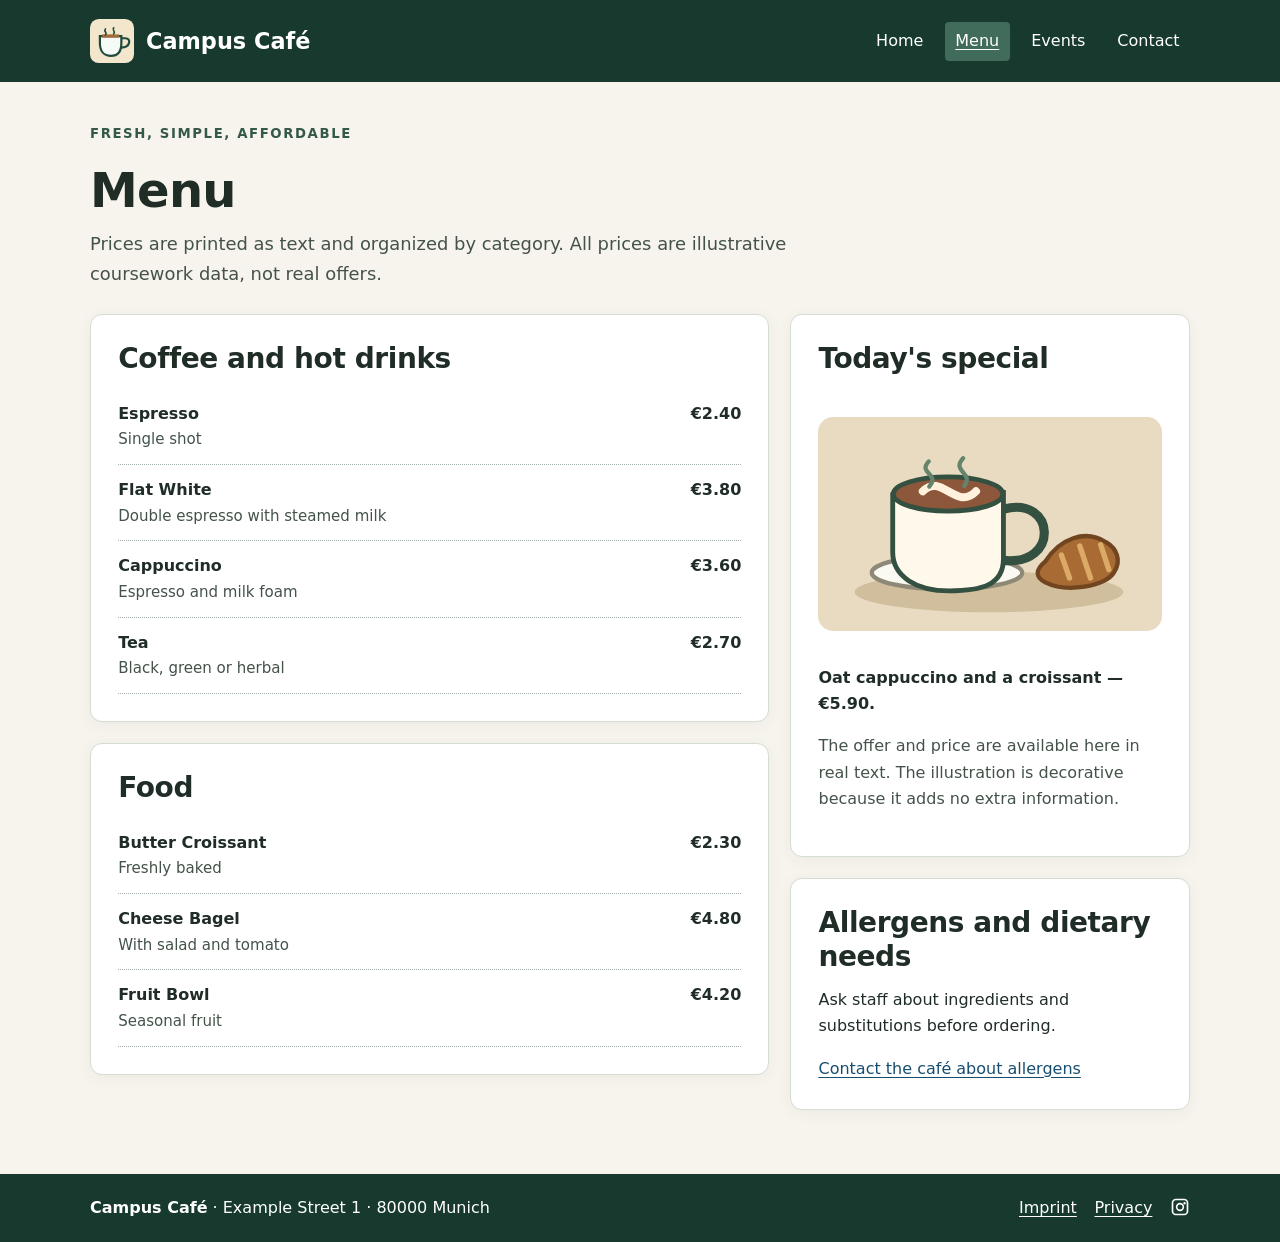
==== EPA2/menu.html @ 388f16d8 "Add EPA2 website, test protocol and screenshot evidence" ====
<!DOCTYPE html>
<html lang="en">
<head>
  <meta charset="utf-8">
  <meta name="viewport" content="width=device-width, initial-scale=1">
  <meta name="description" content="Campus Café coursework demo — Menu">
  <title>Menu | Campus Café</title>
  <link rel="stylesheet" href="before.css">
</head>
<body>
  <a class="skip-link" href="#main">Skip to main content</a>
  <header class="site-header">
    <div class="container header-inner">
      <a class="brand" href="index.html"><img src="img/cafe-mark.svg" alt="" width="44" height="44">Campus Café</a>
      <nav aria-label="Main navigation"><ul class="nav-list"><li><a href="index.html">Home</a></li>
<li><a href="menu.html" aria-current="page">Menu</a></li>
<li><a href="events.html">Events</a></li>
<li><a href="contact.html">Contact</a></li></ul></nav>
    </div>
  </header>
  <main id="main" class="container">
    <header class="page-heading">
      <p class="eyebrow">Fresh, simple, affordable</p>
      <h1>Menu</h1>
      <p class="lead">Prices are printed as text and organized by category. All prices are illustrative coursework data, not real offers.</p>
    </header>
    <div class="two-col">
      <div class="stack">
        <section class="panel" aria-labelledby="coffee-heading">
          <h2 id="coffee-heading">Coffee and hot drinks</h2>
          <ul class="menu-list">
            <li><span class="item-text"><strong>Espresso</strong><span class="item-desc">Single shot</span></span><span class="price">€2.40</span></li>
            <li><span class="item-text"><strong>Flat White</strong><span class="item-desc">Double espresso with steamed milk</span></span><span class="price">€3.80</span></li>
            <li><span class="item-text"><strong>Cappuccino</strong><span class="item-desc">Espresso and milk foam</span></span><span class="price">€3.60</span></li>
            <li><span class="item-text"><strong>Tea</strong><span class="item-desc">Black, green or herbal</span></span><span class="price">€2.70</span></li>
          </ul>
        </section>
        <section class="panel" aria-labelledby="food-heading">
          <h2 id="food-heading">Food</h2>
          <ul class="menu-list">
            <li><span class="item-text"><strong>Butter Croissant</strong><span class="item-desc">Freshly baked</span></span><span class="price">€2.30</span></li>
            <li><span class="item-text"><strong>Cheese Bagel</strong><span class="item-desc">With salad and tomato</span></span><span class="price">€4.80</span></li>
            <li><span class="item-text"><strong>Fruit Bowl</strong><span class="item-desc">Seasonal fruit</span></span><span class="price">€4.20</span></li>
          </ul>
        </section>
      </div>
      <aside class="stack" aria-label="Menu highlights">
        <section class="panel" aria-labelledby="special-heading">
          <h2 id="special-heading">Today's special</h2>
          <img class="hero-illustration" src="img/special.svg" alt="" width="640" height="400">
          <p><strong>Oat cappuccino and a croissant — €5.90.</strong></p>
          <p class="hint">The offer and price are available here in real text. The illustration is decorative because it adds no extra information.</p>
        </section>
        <section class="panel" aria-labelledby="allergens-heading">
          <h2 id="allergens-heading">Allergens and dietary needs</h2>
          <p>Ask staff about ingredients and substitutions before ordering.</p>
          <a href="contact.html">Contact the café about allergens</a>
        </section>
      </aside>
    </div>
  </main>
  <footer class="site-footer">
    <div class="container footer-inner">
      <div><strong>Campus Café</strong> · Example Street 1 · 80000 Munich</div>
      <nav class="footer-links" aria-label="Legal and social links">
        <a href="imprint.html">Imprint</a>
        <a href="privacy.html">Privacy</a>
        <a href="https://www.instagram.com/" aria-label="Instagram home page (example external link)">
          <svg aria-hidden="true" focusable="false" class="social-icon" viewBox="0 0 24 24" xmlns="http://www.w3.org/2000/svg">
            <path d="M7 2h10a5 5 0 015 5v10a5 5 0 01-5 5H7a5 5 0 01-5-5V7a5 5 0 015-5Zm0 2a3 3 0 00-3 3v10a3 3 0 003 3h10a3 3 0 003-3V7a3 3 0 00-3-3H7Zm5 3a5 5 0 110 10 5 5 0 010-10Zm0 2a3 3 0 100 6 3 3 0 000-6Zm5.5-3a1.5 1.5 0 110 3 1.5 1.5 0 010-3Z"/>
          </svg><span class="sr-only">Instagram (example link)</span></a>
      </nav>
    </div>
  </footer>
</body>
</html>
---- EPA2/before.css ----
/* CM-501 EPA 2: an original, accessible CSS implementation.
   Original teacher-provided before.css was not available. */
:root {
  color-scheme: light;
  --ink: #202d27;
  --muted: #44534a;
  --green: #224c3e;
  --green-deep: #17392e;
  --cream: #f7f4ed;
  --paper: #ffffff;
  --border: #a2afa4;
  --gold: #ffe79b;
}
*, *::before, *::after { box-sizing: border-box; }
html { scroll-behavior: smooth; }
body { margin: 0; font: 1rem/1.65 system-ui, -apple-system, BlinkMacSystemFont, 'Segoe UI', sans-serif; color: var(--ink); background: var(--cream); }
img, svg { max-width: 100%; }
a { color: #174e70; text-underline-offset: .16em; }
a:hover { text-decoration-thickness: .15em; }
a:focus-visible, button:focus-visible, input:focus-visible, textarea:focus-visible, select:focus-visible { outline: 3px solid #b25300; outline-offset: 4px; }
.skip-link { position: absolute; top: -90px; left: 1rem; z-index: 99; padding: .55rem .85rem; background: #ffffff; color: #152b24; font-weight: 700; }
.skip-link:focus { top: .5rem; }
.container { width: min(100% - 2.4rem, 1100px); margin-inline: auto; }
.site-header { background: var(--green-deep); color: #fff; }
.site-header a { color: #fff; }
.site-header a:focus-visible, .site-footer a:focus-visible { outline-color: var(--gold); }
.header-inner { display: flex; align-items: center; justify-content: space-between; flex-wrap: wrap; gap: .8rem 2rem; padding-block: 1.2rem; }
.brand { display: flex; align-items: center; gap: .75rem; font-weight: 800; font-size: 1.4rem; text-decoration: none; }
.brand img { width: 44px; height: 44px; }
.nav-list { display: flex; flex-wrap: wrap; gap: .3rem .7rem; list-style: none; margin: 0; padding: 0; }
.nav-list a { display: inline-block; padding: .4rem .65rem; text-decoration: none; border-radius: .25rem; }
.nav-list a:hover, .nav-list a[aria-current="page"] { background: #416b5b; text-decoration: underline; }
main { padding-block: 2.2rem 4rem; }
.page-heading { max-width: 49rem; margin-bottom: 1.6rem; }
h1, h2, h3 { line-height: 1.22; letter-spacing: -.015em; }
h1 { font-size: clamp(2rem, 5vw, 3rem); margin: .3rem 0 .6rem; }
h2 { font-size: clamp(1.35rem, 3vw, 1.75rem); margin: 0 0 .8rem; }
h3 { font-size: 1.12rem; margin: 0 0 .3rem; }
p { margin: .35rem 0 1rem; }
.lead { font-size: 1.12rem; color: var(--muted); }
.eyebrow { font-size: .83rem; font-weight: 800; letter-spacing: .12em; text-transform: uppercase; color: #355949; }
.panel { background: var(--paper); border: 1px solid #d5dcd1; border-radius: 12px; padding: clamp(1.1rem, 3vw, 1.7rem); box-shadow: 0 3px 16px #1b322d0d; }
.two-col { display: grid; grid-template-columns: minmax(0, 1.7fr) minmax(250px, 1fr); align-items: start; gap: 1.3rem; }
.stack { display: grid; gap: 1.3rem; }
.hero { display: grid; grid-template-columns: minmax(0, 1.2fr) minmax(0, 1fr); align-items: center; gap: 2rem; }
.hero-illustration { display: block; width: 100%; max-height: 270px; object-fit: contain; }
.highlight { background: #f1e9d6; border-inline-start: 5px solid #987234; padding: 1rem 1.2rem; border-radius: 4px; }
.menu-list { margin: 0; padding: 0; list-style: none; }
.menu-list > li { display: flex; align-items: baseline; justify-content: space-between; gap: 1.1rem; padding: .75rem 0; border-bottom: 1px dotted var(--border); }
.item-text { min-width: 0; }
.item-desc { display: block; color: var(--muted); font-size: .94rem; }
.price { font-weight: 800; white-space: nowrap; }
.list-tight { padding-left: 1.3rem; }
.btn { display: inline-block; padding: .68rem 1.1rem; background: var(--green); border: 2px solid var(--green); color: #fff; border-radius: 6px; font: inherit; font-weight: 700; text-decoration: none; cursor: pointer; }
.btn:hover { background: #16372d; color: #fff; }
.btn:focus-visible { outline-color: #b25300; }
.event-card { padding-block: 1.2rem; border-bottom: 1px solid #d5dcd1; }
.event-card:last-child { border: 0; }
.event-card time { color: #6c4d1d; font-weight: 700; }
.hours { display: grid; grid-template-columns: 1fr auto; gap: .4rem .85rem; margin: .7rem 0 1.4rem; }
.hours dt, .hours dd { border-bottom: 1px dotted #a2afa4; }
.hours dd { margin: 0; text-align: right; }
address { font-style: normal; }
.form-grid { display: grid; gap: 1.1rem; }
.field label { display: block; margin-bottom: .3rem; font-weight: 700; }
.field input, .field select, .field textarea { display: block; width: 100%; padding: .65rem .75rem; border: 2px solid #60766a; border-radius: 5px; background: #fff; color: #1e2b24; font: inherit; }
.field textarea { min-height: 9rem; resize: vertical; }
.field small, .hint { display: block; color: var(--muted); }
.field input:focus, .field select:focus, .field textarea:focus { border-color: #25573b; }
.field input:not(:placeholder-shown):invalid, .field textarea:not(:placeholder-shown):invalid { border-color: #8a3f00; }
.required { font-weight: 700; }
.checkbox-row { display: flex; align-items: flex-start; gap: .75rem; }
.checkbox-row input { flex: none; width: 1.2rem; height: 1.2rem; margin-top: .3rem; accent-color: var(--green); }
.form-note { border: 1px solid #a98e53; background: #fff7e1; padding: .8rem 1rem; border-radius: 5px; }
.site-footer { background: var(--green-deep); color: #fff; padding: 1.3rem 0; }
.site-footer a { color: #fff; }
.footer-inner { display: flex; align-items: center; justify-content: space-between; gap: 1rem; flex-wrap: wrap; }
.footer-links { display: flex; gap: 1.1rem; flex-wrap: wrap; }
.social-icon { width: 20px; height: 20px; vertical-align: -.25em; fill: currentColor; }
.sr-only { position: absolute; width: 1px; height: 1px; padding: 0; margin: -1px; overflow: hidden; clip: rect(0,0,0,0); white-space: nowrap; border: 0; }
@media (max-width: 780px) { .two-col, .hero { grid-template-columns: 1fr; } .container { width: min(100% - 1.4rem, 1100px); } main { padding-block: 1.3rem 2.5rem; } }
@media (prefers-reduced-motion: reduce) { html { scroll-behavior: auto; } }
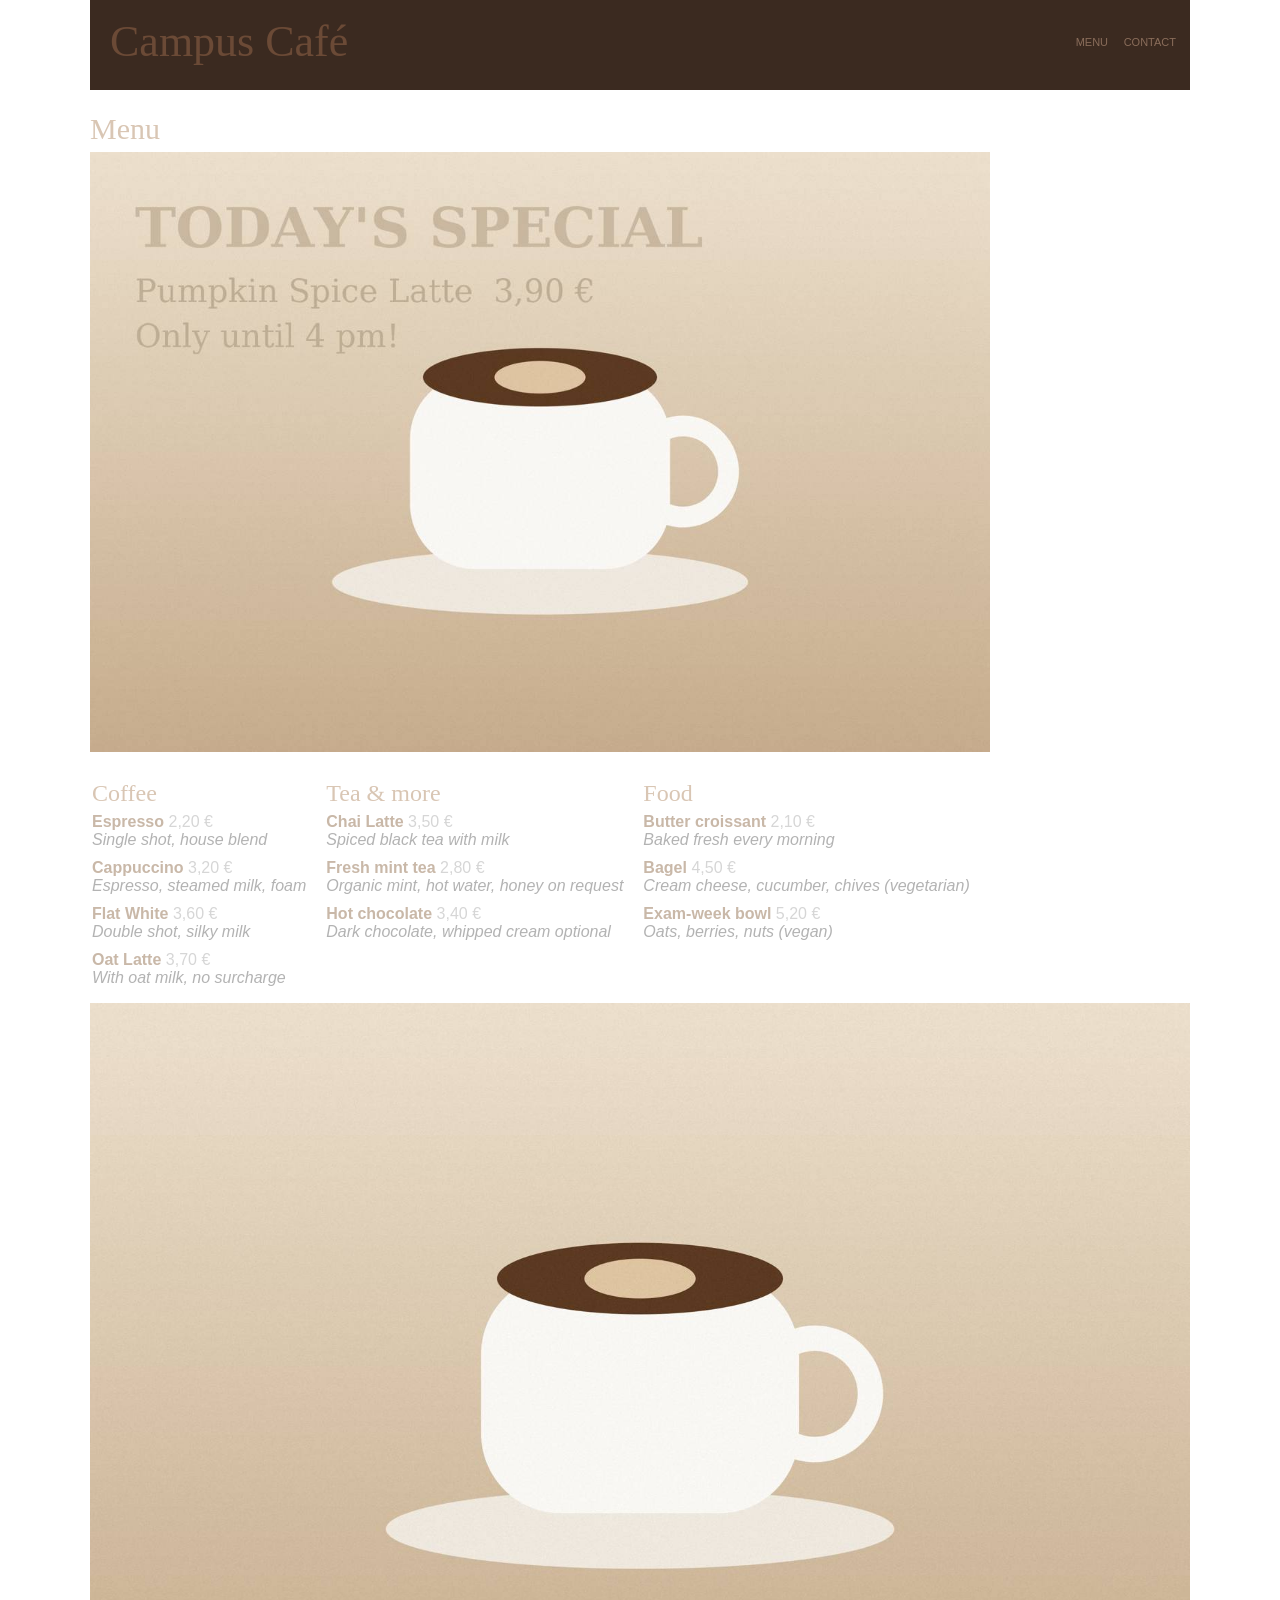
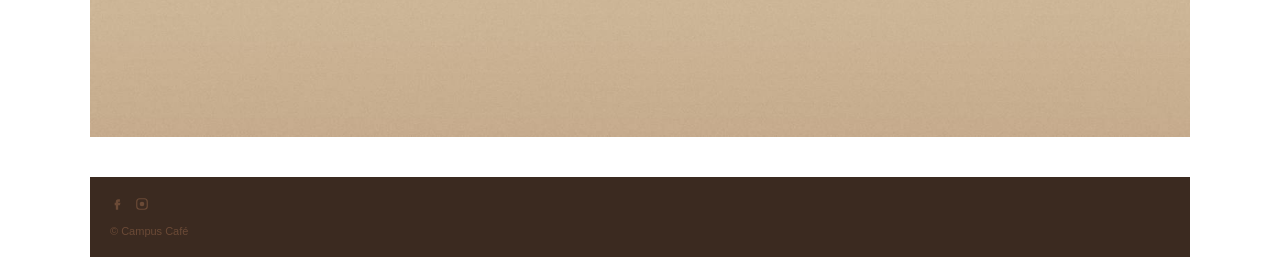
==== commit 19eaff7c: "Restore original EPA2 starter as repair baseline" ====
--- a/EPA2/menu.html
+++ b/EPA2/menu.html
@@ -1,76 +1,80 @@
-<!DOCTYPE html>
-<html lang="en">
+<html>
 <head>
-  <meta charset="utf-8">
-  <meta name="viewport" content="width=device-width, initial-scale=1">
-  <meta name="description" content="Campus Café coursework demo — Menu">
-  <title>Menu | Campus Café</title>
-  <link rel="stylesheet" href="before.css">
+<meta charset="utf-8">
+<title>Home</title>
+<link rel="stylesheet" href="before.css">
 </head>
 <body>
-  <a class="skip-link" href="#main">Skip to main content</a>
-  <header class="site-header">
-    <div class="container header-inner">
-      <a class="brand" href="index.html"><img src="img/cafe-mark.svg" alt="" width="44" height="44">Campus Café</a>
-      <nav aria-label="Main navigation"><ul class="nav-list"><li><a href="index.html">Home</a></li>
-<li><a href="menu.html" aria-current="page">Menu</a></li>
-<li><a href="events.html">Events</a></li>
-<li><a href="contact.html">Contact</a></li></ul></nav>
+<!-- EPA 2 starter kit (CM-501). Built badly ON PURPOSE. Repair it: see epa2-assessment-brief. -->
+<div id="wrap">
+  <div class="top">
+    <div class="logo">Campus Café</div>
+    <div class="nav">
+      <div onclick="location.href='menu.html'">MENU</div>
+      <div onclick="location.href='contact.html'">CONTACT</div>
     </div>
-  </header>
-  <main id="main" class="container">
-    <header class="page-heading">
-      <p class="eyebrow">Fresh, simple, affordable</p>
-      <h1>Menu</h1>
-      <p class="lead">Prices are printed as text and organized by category. All prices are illustrative coursework data, not real offers.</p>
-    </header>
-    <div class="two-col">
-      <div class="stack">
-        <section class="panel" aria-labelledby="coffee-heading">
-          <h2 id="coffee-heading">Coffee and hot drinks</h2>
-          <ul class="menu-list">
-            <li><span class="item-text"><strong>Espresso</strong><span class="item-desc">Single shot</span></span><span class="price">€2.40</span></li>
-            <li><span class="item-text"><strong>Flat White</strong><span class="item-desc">Double espresso with steamed milk</span></span><span class="price">€3.80</span></li>
-            <li><span class="item-text"><strong>Cappuccino</strong><span class="item-desc">Espresso and milk foam</span></span><span class="price">€3.60</span></li>
-            <li><span class="item-text"><strong>Tea</strong><span class="item-desc">Black, green or herbal</span></span><span class="price">€2.70</span></li>
-          </ul>
-        </section>
-        <section class="panel" aria-labelledby="food-heading">
-          <h2 id="food-heading">Food</h2>
-          <ul class="menu-list">
-            <li><span class="item-text"><strong>Butter Croissant</strong><span class="item-desc">Freshly baked</span></span><span class="price">€2.30</span></li>
-            <li><span class="item-text"><strong>Cheese Bagel</strong><span class="item-desc">With salad and tomato</span></span><span class="price">€4.80</span></li>
-            <li><span class="item-text"><strong>Fruit Bowl</strong><span class="item-desc">Seasonal fruit</span></span><span class="price">€4.20</span></li>
-          </ul>
-        </section>
-      </div>
-      <aside class="stack" aria-label="Menu highlights">
-        <section class="panel" aria-labelledby="special-heading">
-          <h2 id="special-heading">Today's special</h2>
-          <img class="hero-illustration" src="img/special.svg" alt="" width="640" height="400">
-          <p><strong>Oat cappuccino and a croissant — €5.90.</strong></p>
-          <p class="hint">The offer and price are available here in real text. The illustration is decorative because it adds no extra information.</p>
-        </section>
-        <section class="panel" aria-labelledby="allergens-heading">
-          <h2 id="allergens-heading">Allergens and dietary needs</h2>
-          <p>Ask staff about ingredients and substitutions before ordering.</p>
-          <a href="contact.html">Contact the café about allergens</a>
-        </section>
-      </aside>
-    </div>
-  </main>
-  <footer class="site-footer">
-    <div class="container footer-inner">
-      <div><strong>Campus Café</strong> · Example Street 1 · 80000 Munich</div>
-      <nav class="footer-links" aria-label="Legal and social links">
-        <a href="imprint.html">Imprint</a>
-        <a href="privacy.html">Privacy</a>
-        <a href="https://www.instagram.com/" aria-label="Instagram home page (example external link)">
-          <svg aria-hidden="true" focusable="false" class="social-icon" viewBox="0 0 24 24" xmlns="http://www.w3.org/2000/svg">
-            <path d="M7 2h10a5 5 0 015 5v10a5 5 0 01-5 5H7a5 5 0 01-5-5V7a5 5 0 015-5Zm0 2a3 3 0 00-3 3v10a3 3 0 003 3h10a3 3 0 003-3V7a3 3 0 00-3-3H7Zm5 3a5 5 0 110 10 5 5 0 010-10Zm0 2a3 3 0 100 6 3 3 0 000-6Zm5.5-3a1.5 1.5 0 110 3 1.5 1.5 0 010-3Z"/>
-          </svg><span class="sr-only">Instagram (example link)</span></a>
-      </nav>
-    </div>
-  </footer>
+  </div>
+  <h1 class="h">Menu</h1>
+  <img src="img/special.jpg" width="900">
+  <table class="layout">
+    <tr>
+      <td>
+        <h4 class="h" style="font-size:24px">Coffee</h4>
+        <div style="margin-bottom:10px">
+          <b style="font-weight:800;color:#c9b8a8">Espresso</b> <font color="#d6d6d6">2,20 €</font><br>
+          <i>Single shot, house blend</i>
+        </div>
+        <div style="margin-bottom:10px">
+          <b style="font-weight:800;color:#c9b8a8">Cappuccino</b> <font color="#d6d6d6">3,20 €</font><br>
+          <i>Espresso, steamed milk, foam</i>
+        </div>
+        <div style="margin-bottom:10px">
+          <b style="font-weight:800;color:#c9b8a8">Flat White</b> <font color="#d6d6d6">3,60 €</font><br>
+          <i>Double shot, silky milk</i>
+        </div>
+        <div style="margin-bottom:10px">
+          <b style="font-weight:800;color:#c9b8a8">Oat Latte</b> <font color="#d6d6d6">3,70 €</font><br>
+          <i>With oat milk, no surcharge</i>
+        </div>
+      </td>
+      <td>
+        <h4 class="h" style="font-size:24px">Tea &amp; more</h4>
+        <div style="margin-bottom:10px">
+          <b style="font-weight:800;color:#c9b8a8">Chai Latte</b> <font color="#d6d6d6">3,50 €</font><br>
+          <i>Spiced black tea with milk</i>
+        </div>
+        <div style="margin-bottom:10px">
+          <b style="font-weight:800;color:#c9b8a8">Fresh mint tea</b> <font color="#d6d6d6">2,80 €</font><br>
+          <i>Organic mint, hot water, honey on request</i>
+        </div>
+        <div style="margin-bottom:10px">
+          <b style="font-weight:800;color:#c9b8a8">Hot chocolate</b> <font color="#d6d6d6">3,40 €</font><br>
+          <i>Dark chocolate, whipped cream optional</i>
+        </div>
+      </td>
+      <td>
+        <h4 class="h" style="font-size:24px">Food</h4>
+        <div style="margin-bottom:10px">
+          <b style="font-weight:800;color:#c9b8a8">Butter croissant</b> <font color="#d6d6d6">2,10 €</font><br>
+          <i>Baked fresh every morning</i>
+        </div>
+        <div style="margin-bottom:10px">
+          <b style="font-weight:800;color:#c9b8a8">Bagel</b> <font color="#d6d6d6">4,50 €</font><br>
+          <i>Cream cheese, cucumber, chives (vegetarian)</i>
+        </div>
+        <div style="margin-bottom:10px">
+          <b style="font-weight:800;color:#c9b8a8">Exam-week bowl</b> <font color="#d6d6d6">5,20 €</font><br>
+          <i>Oats, berries, nuts (vegan)</i>
+        </div>
+      </td>
+    </tr>
+  </table>
+  <img src="img/latte.jpg" style="width:1100px">
+  <div class="foot">
+    <a href="#"><svg viewBox="0 0 24 24"><path d="M14 8h3V4h-3c-2.8 0-4 1.7-4 4v2H8v4h2v8h4v-8h3l1-4h-4V8.5c0-.4.2-.5.5-.5z"/></svg></a>
+    <a href="#"><svg viewBox="0 0 24 24"><circle cx="12" cy="12" r="4"/><rect x="3" y="3" width="18" height="18" rx="5" fill="none" stroke="#6b4a36" stroke-width="2"/></svg></a>
+    <br><br>© Campus Café
+  </div>
+</div>
 </body>
 </html>
--- a/EPA2/before.css
+++ b/EPA2/before.css
@@ -1,82 +1,16 @@
-/* CM-501 EPA 2: an original, accessible CSS implementation.
-   Original teacher-provided before.css was not available. */
-:root {
-  color-scheme: light;
-  --ink: #202d27;
-  --muted: #44534a;
-  --green: #224c3e;
-  --green-deep: #17392e;
-  --cream: #f7f4ed;
-  --paper: #ffffff;
-  --border: #a2afa4;
-  --gold: #ffe79b;
-}
-*, *::before, *::after { box-sizing: border-box; }
-html { scroll-behavior: smooth; }
-body { margin: 0; font: 1rem/1.65 system-ui, -apple-system, BlinkMacSystemFont, 'Segoe UI', sans-serif; color: var(--ink); background: var(--cream); }
-img, svg { max-width: 100%; }
-a { color: #174e70; text-underline-offset: .16em; }
-a:hover { text-decoration-thickness: .15em; }
-a:focus-visible, button:focus-visible, input:focus-visible, textarea:focus-visible, select:focus-visible { outline: 3px solid #b25300; outline-offset: 4px; }
-.skip-link { position: absolute; top: -90px; left: 1rem; z-index: 99; padding: .55rem .85rem; background: #ffffff; color: #152b24; font-weight: 700; }
-.skip-link:focus { top: .5rem; }
-.container { width: min(100% - 2.4rem, 1100px); margin-inline: auto; }
-.site-header { background: var(--green-deep); color: #fff; }
-.site-header a { color: #fff; }
-.site-header a:focus-visible, .site-footer a:focus-visible { outline-color: var(--gold); }
-.header-inner { display: flex; align-items: center; justify-content: space-between; flex-wrap: wrap; gap: .8rem 2rem; padding-block: 1.2rem; }
-.brand { display: flex; align-items: center; gap: .75rem; font-weight: 800; font-size: 1.4rem; text-decoration: none; }
-.brand img { width: 44px; height: 44px; }
-.nav-list { display: flex; flex-wrap: wrap; gap: .3rem .7rem; list-style: none; margin: 0; padding: 0; }
-.nav-list a { display: inline-block; padding: .4rem .65rem; text-decoration: none; border-radius: .25rem; }
-.nav-list a:hover, .nav-list a[aria-current="page"] { background: #416b5b; text-decoration: underline; }
-main { padding-block: 2.2rem 4rem; }
-.page-heading { max-width: 49rem; margin-bottom: 1.6rem; }
-h1, h2, h3 { line-height: 1.22; letter-spacing: -.015em; }
-h1 { font-size: clamp(2rem, 5vw, 3rem); margin: .3rem 0 .6rem; }
-h2 { font-size: clamp(1.35rem, 3vw, 1.75rem); margin: 0 0 .8rem; }
-h3 { font-size: 1.12rem; margin: 0 0 .3rem; }
-p { margin: .35rem 0 1rem; }
-.lead { font-size: 1.12rem; color: var(--muted); }
-.eyebrow { font-size: .83rem; font-weight: 800; letter-spacing: .12em; text-transform: uppercase; color: #355949; }
-.panel { background: var(--paper); border: 1px solid #d5dcd1; border-radius: 12px; padding: clamp(1.1rem, 3vw, 1.7rem); box-shadow: 0 3px 16px #1b322d0d; }
-.two-col { display: grid; grid-template-columns: minmax(0, 1.7fr) minmax(250px, 1fr); align-items: start; gap: 1.3rem; }
-.stack { display: grid; gap: 1.3rem; }
-.hero { display: grid; grid-template-columns: minmax(0, 1.2fr) minmax(0, 1fr); align-items: center; gap: 2rem; }
-.hero-illustration { display: block; width: 100%; max-height: 270px; object-fit: contain; }
-.highlight { background: #f1e9d6; border-inline-start: 5px solid #987234; padding: 1rem 1.2rem; border-radius: 4px; }
-.menu-list { margin: 0; padding: 0; list-style: none; }
-.menu-list > li { display: flex; align-items: baseline; justify-content: space-between; gap: 1.1rem; padding: .75rem 0; border-bottom: 1px dotted var(--border); }
-.item-text { min-width: 0; }
-.item-desc { display: block; color: var(--muted); font-size: .94rem; }
-.price { font-weight: 800; white-space: nowrap; }
-.list-tight { padding-left: 1.3rem; }
-.btn { display: inline-block; padding: .68rem 1.1rem; background: var(--green); border: 2px solid var(--green); color: #fff; border-radius: 6px; font: inherit; font-weight: 700; text-decoration: none; cursor: pointer; }
-.btn:hover { background: #16372d; color: #fff; }
-.btn:focus-visible { outline-color: #b25300; }
-.event-card { padding-block: 1.2rem; border-bottom: 1px solid #d5dcd1; }
-.event-card:last-child { border: 0; }
-.event-card time { color: #6c4d1d; font-weight: 700; }
-.hours { display: grid; grid-template-columns: 1fr auto; gap: .4rem .85rem; margin: .7rem 0 1.4rem; }
-.hours dt, .hours dd { border-bottom: 1px dotted #a2afa4; }
-.hours dd { margin: 0; text-align: right; }
-address { font-style: normal; }
-.form-grid { display: grid; gap: 1.1rem; }
-.field label { display: block; margin-bottom: .3rem; font-weight: 700; }
-.field input, .field select, .field textarea { display: block; width: 100%; padding: .65rem .75rem; border: 2px solid #60766a; border-radius: 5px; background: #fff; color: #1e2b24; font: inherit; }
-.field textarea { min-height: 9rem; resize: vertical; }
-.field small, .hint { display: block; color: var(--muted); }
-.field input:focus, .field select:focus, .field textarea:focus { border-color: #25573b; }
-.field input:not(:placeholder-shown):invalid, .field textarea:not(:placeholder-shown):invalid { border-color: #8a3f00; }
-.required { font-weight: 700; }
-.checkbox-row { display: flex; align-items: flex-start; gap: .75rem; }
-.checkbox-row input { flex: none; width: 1.2rem; height: 1.2rem; margin-top: .3rem; accent-color: var(--green); }
-.form-note { border: 1px solid #a98e53; background: #fff7e1; padding: .8rem 1rem; border-radius: 5px; }
-.site-footer { background: var(--green-deep); color: #fff; padding: 1.3rem 0; }
-.site-footer a { color: #fff; }
-.footer-inner { display: flex; align-items: center; justify-content: space-between; gap: 1rem; flex-wrap: wrap; }
-.footer-links { display: flex; gap: 1.1rem; flex-wrap: wrap; }
-.social-icon { width: 20px; height: 20px; vertical-align: -.25em; fill: currentColor; }
-.sr-only { position: absolute; width: 1px; height: 1px; padding: 0; margin: -1px; overflow: hidden; clip: rect(0,0,0,0); white-space: nowrap; border: 0; }
-@media (max-width: 780px) { .two-col, .hero { grid-template-columns: 1fr; } .container { width: min(100% - 1.4rem, 1100px); } main { padding-block: 1.3rem 2.5rem; } }
-@media (prefers-reduced-motion: reduce) { html { scroll-behavior: auto; } }
+/* EPA 2 starter kit: styles of the Campus Café "before" version. Built badly ON PURPOSE. */
+* { outline: none !important; }
+body { margin: 0; background: #fff; font-family: 'Raleway', 'Helvetica Neue', Arial, sans-serif; font-weight: 200; font-size: 13px; color: #b3b3b3; }
+#wrap { width: 1100px; margin: 0 auto; }
+.top { background: #3b2a20; height: 90px; position: relative; }
+.logo { font-family: 'Lobster', 'Brush Script MT', cursive; font-size: 44px; color: #6b4a36; position: absolute; left: 20px; top: 16px; }
+.nav { position: absolute; right: 10px; top: 34px; }
+.nav div { display: inline-block; margin-left: 4px; padding: 2px 4px; font-size: 11px; color: #8a6d5a; cursor: pointer; }
+.nav div:hover { color: #fff; }
+.h { font-family: 'Lobster', 'Brush Script MT', cursive; color: #d9c6b4; font-size: 30px; margin: 22px 0 6px; font-weight: normal; }
+.btn2 { display: inline-block; border: 1px dotted #ccc; color: #999; padding: 6px 18px; font-family: Georgia, serif; text-transform: uppercase; cursor: pointer; }
+table.layout td { vertical-align: top; padding: 4px 18px 4px 0; }
+.foot { background: #3b2a20; color: #6b4a36; padding: 20px; margin-top: 40px; font-size: 11px; }
+.foot svg { width: 14px; height: 14px; fill: #6b4a36; margin-right: 8px; }
+input, textarea { border: 1px solid #eee; padding: 6px; width: 300px; color: #bbb; font-family: inherit; }
+::placeholder { color: #ddd; }
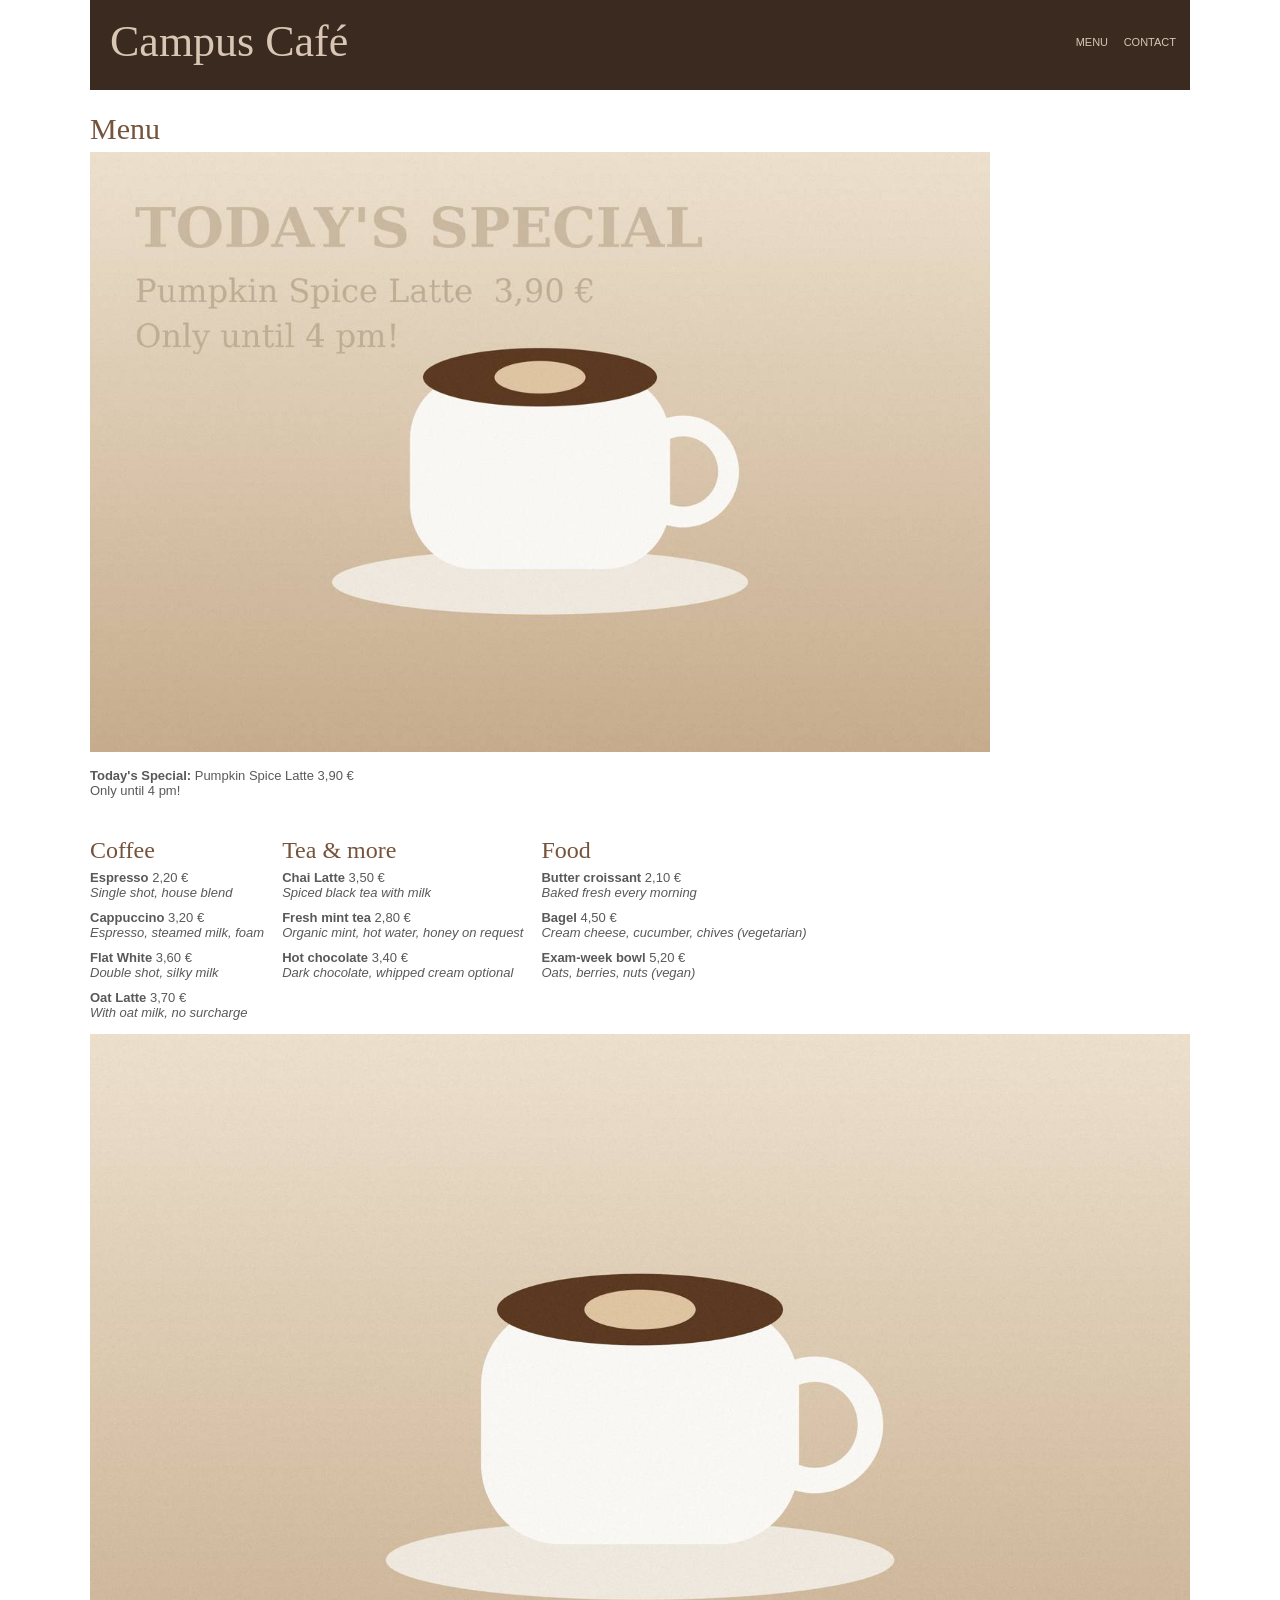
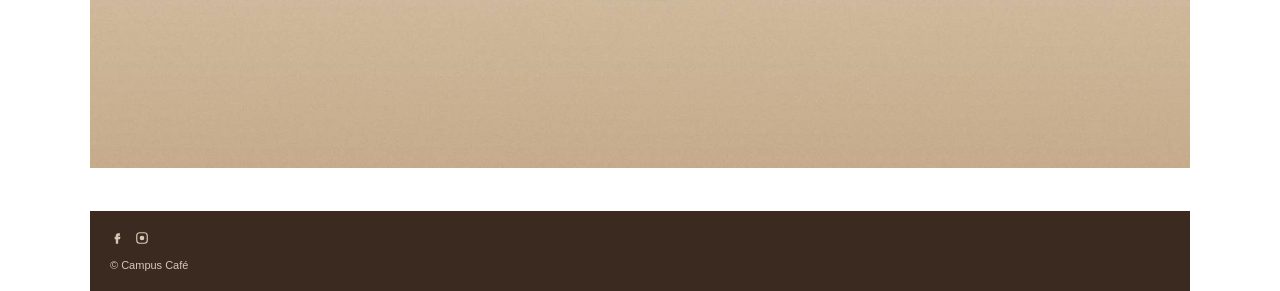
==== commit b270a5db: "Repair EPA2 semantics, keyboard access, contrast and forms" ====
--- a/EPA2/menu.html
+++ b/EPA2/menu.html
@@ -1,80 +1,89 @@
-<html>
+<!DOCTYPE html>
+<html lang="en">
 <head>
 <meta charset="utf-8">
-<title>Home</title>
+<meta name="viewport" content="width=device-width, initial-scale=1">
+<title>Menu | Campus Café</title>
 <link rel="stylesheet" href="before.css">
 </head>
 <body>
-<!-- EPA 2 starter kit (CM-501). Built badly ON PURPOSE. Repair it: see epa2-assessment-brief. -->
 <div id="wrap">
-  <div class="top">
+  <a class="skip-link" href="#main">Skip to main content</a>
+  <header class="top">
     <div class="logo">Campus Café</div>
-    <div class="nav">
-      <div onclick="location.href='menu.html'">MENU</div>
-      <div onclick="location.href='contact.html'">CONTACT</div>
+    <nav class="nav">
+      <a href="menu.html">MENU</a>
+      <a href="contact.html">CONTACT</a>
+    </nav>
+  </header>
+  <main id="main" tabindex="-1">
+  <h1 class="h">Menu</h1>
+  <img src="img/special.jpg" width="900" alt="">
+  <p><strong>Today's Special:</strong> Pumpkin Spice Latte 3,90 €<br>Only until 4 pm!</p>
+  <div class="menu-columns">
+    <div>
+        <h2 class="h" style="font-size:24px">Coffee</h2>
+      <ul class="menu-list">
+        <li>
+          <strong>Espresso</strong> <span>2,20 €</span><br>
+          <i>Single shot, house blend</i>
+        </li>
+        <li>
+          <strong>Cappuccino</strong> <span>3,20 €</span><br>
+          <i>Espresso, steamed milk, foam</i>
+        </li>
+        <li>
+          <strong>Flat White</strong> <span>3,60 €</span><br>
+          <i>Double shot, silky milk</i>
+        </li>
+        <li>
+          <strong>Oat Latte</strong> <span>3,70 €</span><br>
+          <i>With oat milk, no surcharge</i>
+        </li>
+      </ul>
+    </div>
+    <div>
+        <h2 class="h" style="font-size:24px">Tea &amp; more</h2>
+      <ul class="menu-list">
+        <li>
+          <strong>Chai Latte</strong> <span>3,50 €</span><br>
+          <i>Spiced black tea with milk</i>
+        </li>
+        <li>
+          <strong>Fresh mint tea</strong> <span>2,80 €</span><br>
+          <i>Organic mint, hot water, honey on request</i>
+        </li>
+        <li>
+          <strong>Hot chocolate</strong> <span>3,40 €</span><br>
+          <i>Dark chocolate, whipped cream optional</i>
+        </li>
+      </ul>
+    </div>
+    <div>
+        <h2 class="h" style="font-size:24px">Food</h2>
+      <ul class="menu-list">
+        <li>
+          <strong>Butter croissant</strong> <span>2,10 €</span><br>
+          <i>Baked fresh every morning</i>
+        </li>
+        <li>
+          <strong>Bagel</strong> <span>4,50 €</span><br>
+          <i>Cream cheese, cucumber, chives (vegetarian)</i>
+        </li>
+        <li>
+          <strong>Exam-week bowl</strong> <span>5,20 €</span><br>
+          <i>Oats, berries, nuts (vegan)</i>
+        </li>
+      </ul>
     </div>
   </div>
-  <h1 class="h">Menu</h1>
-  <img src="img/special.jpg" width="900">
-  <table class="layout">
-    <tr>
-      <td>
-        <h4 class="h" style="font-size:24px">Coffee</h4>
-        <div style="margin-bottom:10px">
-          <b style="font-weight:800;color:#c9b8a8">Espresso</b> <font color="#d6d6d6">2,20 €</font><br>
-          <i>Single shot, house blend</i>
-        </div>
-        <div style="margin-bottom:10px">
-          <b style="font-weight:800;color:#c9b8a8">Cappuccino</b> <font color="#d6d6d6">3,20 €</font><br>
-          <i>Espresso, steamed milk, foam</i>
-        </div>
-        <div style="margin-bottom:10px">
-          <b style="font-weight:800;color:#c9b8a8">Flat White</b> <font color="#d6d6d6">3,60 €</font><br>
-          <i>Double shot, silky milk</i>
-        </div>
-        <div style="margin-bottom:10px">
-          <b style="font-weight:800;color:#c9b8a8">Oat Latte</b> <font color="#d6d6d6">3,70 €</font><br>
-          <i>With oat milk, no surcharge</i>
-        </div>
-      </td>
-      <td>
-        <h4 class="h" style="font-size:24px">Tea &amp; more</h4>
-        <div style="margin-bottom:10px">
-          <b style="font-weight:800;color:#c9b8a8">Chai Latte</b> <font color="#d6d6d6">3,50 €</font><br>
-          <i>Spiced black tea with milk</i>
-        </div>
-        <div style="margin-bottom:10px">
-          <b style="font-weight:800;color:#c9b8a8">Fresh mint tea</b> <font color="#d6d6d6">2,80 €</font><br>
-          <i>Organic mint, hot water, honey on request</i>
-        </div>
-        <div style="margin-bottom:10px">
-          <b style="font-weight:800;color:#c9b8a8">Hot chocolate</b> <font color="#d6d6d6">3,40 €</font><br>
-          <i>Dark chocolate, whipped cream optional</i>
-        </div>
-      </td>
-      <td>
-        <h4 class="h" style="font-size:24px">Food</h4>
-        <div style="margin-bottom:10px">
-          <b style="font-weight:800;color:#c9b8a8">Butter croissant</b> <font color="#d6d6d6">2,10 €</font><br>
-          <i>Baked fresh every morning</i>
-        </div>
-        <div style="margin-bottom:10px">
-          <b style="font-weight:800;color:#c9b8a8">Bagel</b> <font color="#d6d6d6">4,50 €</font><br>
-          <i>Cream cheese, cucumber, chives (vegetarian)</i>
-        </div>
-        <div style="margin-bottom:10px">
-          <b style="font-weight:800;color:#c9b8a8">Exam-week bowl</b> <font color="#d6d6d6">5,20 €</font><br>
-          <i>Oats, berries, nuts (vegan)</i>
-        </div>
-      </td>
-    </tr>
-  </table>
-  <img src="img/latte.jpg" style="width:1100px">
-  <div class="foot">
-    <a href="#"><svg viewBox="0 0 24 24"><path d="M14 8h3V4h-3c-2.8 0-4 1.7-4 4v2H8v4h2v8h4v-8h3l1-4h-4V8.5c0-.4.2-.5.5-.5z"/></svg></a>
-    <a href="#"><svg viewBox="0 0 24 24"><circle cx="12" cy="12" r="4"/><rect x="3" y="3" width="18" height="18" rx="5" fill="none" stroke="#6b4a36" stroke-width="2"/></svg></a>
+  <img src="img/latte.jpg" style="width:1100px" alt="A cup of coffee on a saucer">
+  </main>
+  <footer class="foot">
+    <a href="https://www.facebook.com/" aria-label="Facebook website"><svg aria-hidden="true" viewBox="0 0 24 24"><path d="M14 8h3V4h-3c-2.8 0-4 1.7-4 4v2H8v4h2v8h4v-8h3l1-4h-4V8.5c0-.4.2-.5.5-.5z"/></svg></a>
+    <a href="https://www.instagram.com/" aria-label="Instagram website"><svg aria-hidden="true" viewBox="0 0 24 24"><circle cx="12" cy="12" r="4"/><rect x="3" y="3" width="18" height="18" rx="5" fill="none" stroke="currentColor" stroke-width="2"/></svg></a>
     <br><br>© Campus Café
-  </div>
+  </footer>
 </div>
 </body>
 </html>
--- a/EPA2/before.css
+++ b/EPA2/before.css
@@ -1,16 +1,23 @@
-/* EPA 2 starter kit: styles of the Campus Café "before" version. Built badly ON PURPOSE. */
-* { outline: none !important; }
-body { margin: 0; background: #fff; font-family: 'Raleway', 'Helvetica Neue', Arial, sans-serif; font-weight: 200; font-size: 13px; color: #b3b3b3; }
+body { margin: 0; background: #fff; font-family: 'Raleway', 'Helvetica Neue', Arial, sans-serif; font-weight: 200; font-size: 13px; color: #595959; }
 #wrap { width: 1100px; margin: 0 auto; }
 .top { background: #3b2a20; height: 90px; position: relative; }
-.logo { font-family: 'Lobster', 'Brush Script MT', cursive; font-size: 44px; color: #6b4a36; position: absolute; left: 20px; top: 16px; }
+.logo { font-family: 'Lobster', 'Brush Script MT', cursive; font-size: 44px; color: #d9c6b4; position: absolute; left: 20px; top: 16px; }
 .nav { position: absolute; right: 10px; top: 34px; }
-.nav div { display: inline-block; margin-left: 4px; padding: 2px 4px; font-size: 11px; color: #8a6d5a; cursor: pointer; }
-.nav div:hover { color: #fff; }
-.h { font-family: 'Lobster', 'Brush Script MT', cursive; color: #d9c6b4; font-size: 30px; margin: 22px 0 6px; font-weight: normal; }
-.btn2 { display: inline-block; border: 1px dotted #ccc; color: #999; padding: 6px 18px; font-family: Georgia, serif; text-transform: uppercase; cursor: pointer; }
-table.layout td { vertical-align: top; padding: 4px 18px 4px 0; }
-.foot { background: #3b2a20; color: #6b4a36; padding: 20px; margin-top: 40px; font-size: 11px; }
-.foot svg { width: 14px; height: 14px; fill: #6b4a36; margin-right: 8px; }
-input, textarea { border: 1px solid #eee; padding: 6px; width: 300px; color: #bbb; font-family: inherit; }
-::placeholder { color: #ddd; }
+.nav a { display: inline-block; margin-left: 4px; padding: 2px 4px; font-size: 11px; color: #d9c6b4; cursor: pointer; text-decoration: none; }
+.nav a:hover { color: #fff; }
+.h { font-family: 'Lobster', 'Brush Script MT', cursive; color: #76533b; font-size: 30px; margin: 22px 0 6px; font-weight: normal; }
+.btn2 { display: inline-block; border: 1px dotted #767676; background: #fff; color: #595959; padding: 6px 18px; font-family: Georgia, serif; text-transform: uppercase; cursor: pointer; }
+.menu-columns > div { vertical-align: top; padding: 4px 18px 4px 0; }
+.foot { background: #3b2a20; color: #d9c6b4; padding: 20px; margin-top: 40px; font-size: 11px; }
+.foot svg { width: 14px; height: 14px; fill: currentColor; margin-right: 8px; }
+input, textarea { border: 1px solid #767676; padding: 6px; width: 300px; color: #595959; font-family: inherit; }
+::placeholder { color: #767676; opacity: 1; }
+
+.menu-columns { display: flex; }
+.menu-list { list-style: none; margin: 0; padding: 0; }
+.menu-list li { margin-bottom: 10px; }
+.foot a { color: inherit; display: inline-block; }
+:focus { outline: 3px solid #005fcc; outline-offset: 3px; }
+.top a:focus, .foot a:focus { outline-color: #fff; }
+.skip-link { position: absolute; left: -10000px; }
+.skip-link:focus { left: 10px; top: 10px; z-index: 1; background: #fff; color: #595959; padding: 8px; }
